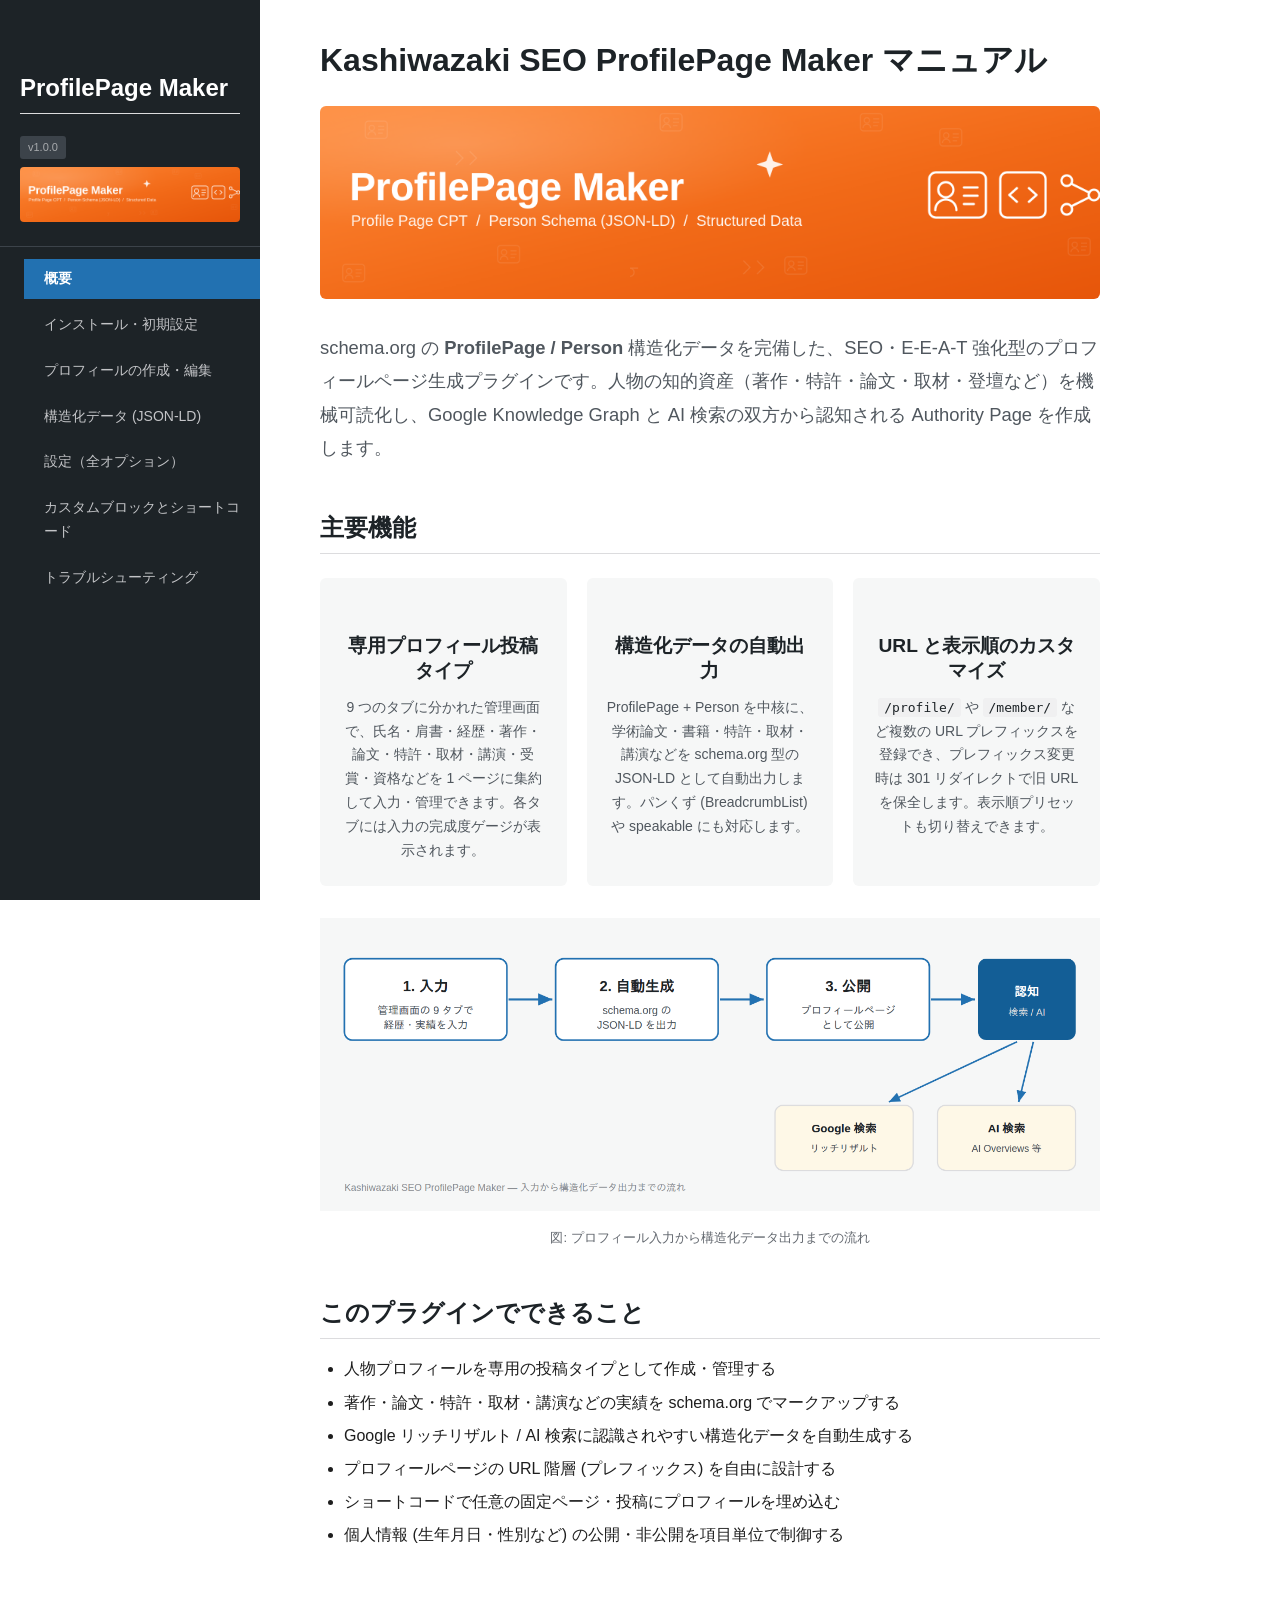
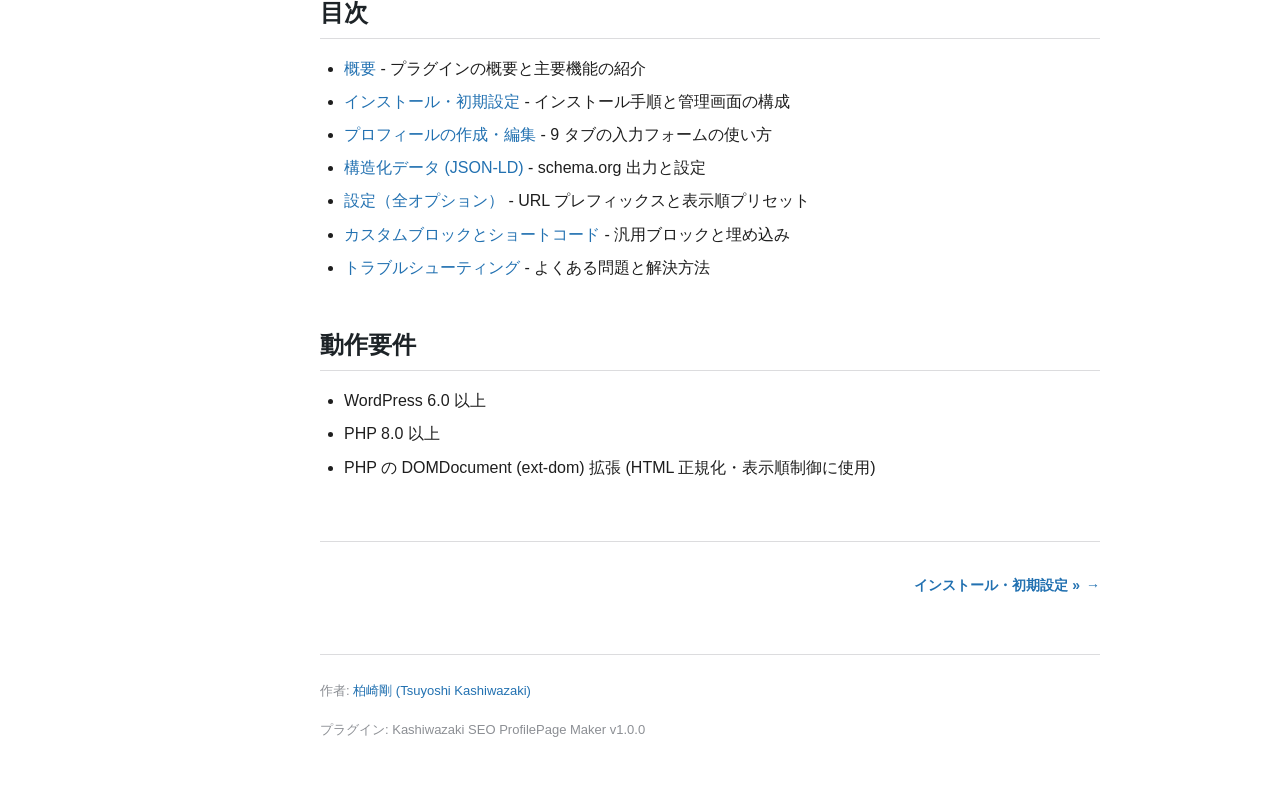
==== docs/index.html @ 30df9972 "Initial release v1.0.0" ====
<!DOCTYPE html>
<html lang="ja">
<head>
    <meta charset="UTF-8">
    <meta name="viewport" content="width=device-width, initial-scale=1.0">
    <title>概要 - ProfilePage Maker マニュアル</title>
    <link rel="stylesheet" href="css/style.css?v=1">
</head>
<body>
    <button class="hamburger-btn" aria-label="メニューを開く">&#9776;</button>
    <nav class="sidebar">
        <div class="sidebar-header">
            <h2 style="color:#fff;">ProfilePage Maker</h2>
            <span class="version">v1.0.0</span>
            <img src="images/main-visual.png" alt="" style="width:100%;border-radius:4px;margin-top:8px;">
        </div>
        <ul>
            <li><a href="index.html">概要</a></li>
            <li><a href="setup.html">インストール・初期設定</a></li>
            <li><a href="profile.html">プロフィールの作成・編集</a></li>
            <li><a href="structured-data.html">構造化データ (JSON-LD)</a></li>
            <li><a href="url-settings.html">設定（全オプション）</a></li>
            <li><a href="custom-blocks.html">カスタムブロックとショートコード</a></li>
            <li><a href="troubleshooting.html">トラブルシューティング</a></li>
        </ul>
    </nav>

    <main class="content">
        <h1>Kashiwazaki SEO ProfilePage Maker マニュアル</h1>
        <img src="images/main-visual.png" alt="Kashiwazaki SEO ProfilePage Maker メインビジュアル" style="width:100%;border-radius:6px;margin:8px 0 24px;">
        <p class="lead">schema.org の <strong>ProfilePage / Person</strong> 構造化データを完備した、SEO・E-E-A-T 強化型のプロフィールページ生成プラグインです。人物の知的資産（著作・特許・論文・取材・登壇など）を機械可読化し、Google Knowledge Graph と AI 検索の双方から認知される Authority Page を作成します。</p>

        <section>
            <h2>主要機能</h2>
            <div class="feature-cards">
                <div class="feature-card">
                    <h3>専用プロフィール投稿タイプ</h3>
                    <p>9 つのタブに分かれた管理画面で、氏名・肩書・経歴・著作・論文・特許・取材・講演・受賞・資格などを 1 ページに集約して入力・管理できます。各タブには入力の完成度ゲージが表示されます。</p>
                </div>
                <div class="feature-card">
                    <h3>構造化データの自動出力</h3>
                    <p>ProfilePage + Person を中核に、学術論文・書籍・特許・取材・講演などを schema.org 型の JSON-LD として自動出力します。パンくず (BreadcrumbList) や speakable にも対応します。</p>
                </div>
                <div class="feature-card">
                    <h3>URL と表示順のカスタマイズ</h3>
                    <p><code>/profile/</code> や <code>/member/</code> など複数の URL プレフィックスを登録でき、プレフィックス変更時は 301 リダイレクトで旧 URL を保全します。表示順プリセットも切り替えできます。</p>
                </div>
            </div>
        </section>

        <figure class="infographic">
            <img src="images/infographics/overview-flow.png" alt="プロフィール作成から構造化データ出力までの全体ワークフロー">
            <figcaption>図: プロフィール入力から構造化データ出力までの流れ</figcaption>
        </figure>

        <section>
            <h2>このプラグインでできること</h2>
            <ul>
                <li>人物プロフィールを専用の投稿タイプとして作成・管理する</li>
                <li>著作・論文・特許・取材・講演などの実績を schema.org でマークアップする</li>
                <li>Google リッチリザルト / AI 検索に認識されやすい構造化データを自動生成する</li>
                <li>プロフィールページの URL 階層 (プレフィックス) を自由に設計する</li>
                <li>ショートコードで任意の固定ページ・投稿にプロフィールを埋め込む</li>
                <li>個人情報 (生年月日・性別など) の公開・非公開を項目単位で制御する</li>
            </ul>
        </section>

        <section>
            <h2>目次</h2>
            <ul>
                <li><a href="index.html">概要</a> - プラグインの概要と主要機能の紹介</li>
                <li><a href="setup.html">インストール・初期設定</a> - インストール手順と管理画面の構成</li>
                <li><a href="profile.html">プロフィールの作成・編集</a> - 9 タブの入力フォームの使い方</li>
                <li><a href="structured-data.html">構造化データ (JSON-LD)</a> - schema.org 出力と設定</li>
                <li><a href="url-settings.html">設定（全オプション）</a> - URL プレフィックスと表示順プリセット</li>
                <li><a href="custom-blocks.html">カスタムブロックとショートコード</a> - 汎用ブロックと埋め込み</li>
                <li><a href="troubleshooting.html">トラブルシューティング</a> - よくある問題と解決方法</li>
            </ul>
        </section>

        <section>
            <h2>動作要件</h2>
            <ul>
                <li>WordPress 6.0 以上</li>
                <li>PHP 8.0 以上</li>
                <li>PHP の DOMDocument (ext-dom) 拡張 (HTML 正規化・表示順制御に使用)</li>
            </ul>
        </section>

        <nav class="page-nav">
            <span></span>
            <a href="setup.html" class="next">インストール・初期設定 &raquo;</a>
        </nav>

        <footer class="manual-footer">
            <p>作者: <a href="https://www.tsuyoshikashiwazaki.jp/profile/" target="_blank" rel="noopener">柏崎剛 (Tsuyoshi Kashiwazaki)</a></p>
            <p>プラグイン: Kashiwazaki SEO ProfilePage Maker v1.0.0</p>
        </footer>
    </main>

    <div class="lightbox"></div>
    <script src="js/manual.js?v=1"></script>
</body>
</html>
---- docs/css/style.css ----
/* ========================================
   WordPress Plugin Manual - Common Stylesheet
   ======================================== */

/* ========================================
   1. Base / Reset
   ======================================== */

*,
*::before,
*::after {
    margin: 0;
    padding: 0;
    box-sizing: border-box;
}

html {
    font-size: 16px;
    scroll-behavior: smooth;
}

body {
    font-family: -apple-system, BlinkMacSystemFont, "Segoe UI", Roboto, Oxygen,
        Ubuntu, Cantarell, "Fira Sans", "Droid Sans", "Helvetica Neue", Arial,
        sans-serif;
    color: #1e1e1e;
    background: #fff;
    line-height: 1.7;
}

img {
    max-width: 100%;
    height: auto;
}

a {
    color: #2271b1;
    text-decoration: none;
}

a:hover {
    color: #135e96;
    text-decoration: underline;
}

/* ========================================
   2. Sidebar
   ======================================== */

.sidebar {
    position: fixed;
    top: 0;
    left: 0;
    width: 260px;
    height: 100vh;
    background: #1d2327;
    color: #fff;
    overflow-y: auto;
    z-index: 100;
    padding-bottom: 40px;
}

.sidebar-header {
    padding: 24px 20px 16px;
    border-bottom: 1px solid #3c434a;
}

.sidebar-header h1 {
    font-size: 15px;
    font-weight: 600;
    line-height: 1.4;
    color: #fff;
}

.sidebar-header .version {
    display: inline-block;
    margin-top: 6px;
    font-size: 11px;
    color: #a7aaad;
    background: #3c434a;
    padding: 2px 8px;
    border-radius: 3px;
}

.sidebar ul {
    list-style: none;
    padding: 12px 0;
}

.sidebar ul li a {
    display: block;
    padding: 8px 20px;
    color: #c3c4c7;
    font-size: 14px;
    transition: background 0.15s, color 0.15s;
}

.sidebar ul li a:hover {
    background: #2c3338;
    color: #fff;
    text-decoration: none;
}

.sidebar ul li.active a {
    background: #2271b1;
    color: #fff;
    font-weight: 600;
}

.sidebar ul li.section-label {
    padding: 18px 20px 4px;
    font-size: 11px;
    font-weight: 700;
    text-transform: uppercase;
    letter-spacing: 0.06em;
    color: #8c8f94;
}

/* ========================================
   3. Main Content
   ======================================== */

.content {
    margin-left: 260px;
    max-width: 900px;
    padding: 40px 60px;
}

/* ========================================
   4. Typography
   ======================================== */

h1, h2, h3, h4, h5, h6 {
    color: #1d2327;
    font-weight: 600;
    line-height: 1.3;
}

h1 {
    font-size: 2rem;
    margin-bottom: 16px;
}

h2 {
    font-size: 1.5rem;
    margin-top: 48px;
    margin-bottom: 16px;
    padding-bottom: 10px;
    border-bottom: 1px solid #dcdcde;
}

h3 {
    font-size: 1.2rem;
    margin-top: 32px;
    margin-bottom: 12px;
}

h4 {
    font-size: 1.05rem;
    margin-top: 24px;
    margin-bottom: 8px;
}

p {
    margin-bottom: 16px;
}

.lead {
    font-size: 1.15rem;
    color: #50575e;
    line-height: 1.8;
    margin-bottom: 24px;
}

/* ========================================
   5. Steps
   ======================================== */

.step {
    display: flex;
    gap: 16px;
    margin-bottom: 24px;
    align-items: flex-start;
}

.step-number {
    flex-shrink: 0;
    width: 36px;
    height: 36px;
    background: #2271b1;
    color: #fff;
    border-radius: 50%;
    display: flex;
    align-items: center;
    justify-content: center;
    font-size: 16px;
    font-weight: 700;
    line-height: 1;
}

.step-content {
    flex: 1;
    padding-top: 4px;
}

.step-content p:last-child {
    margin-bottom: 0;
}

/* ========================================
   6. Callout Boxes
   ======================================== */

.callout {
    padding: 16px 20px;
    margin: 24px 0;
    border-left: 4px solid;
    border-radius: 0 4px 4px 0;
}

.callout-title {
    font-weight: 700;
    margin-bottom: 6px;
}

.callout p:last-child {
    margin-bottom: 0;
}

.callout-tip {
    border-left-color: #46b450;
    background: #f0f9f1;
}

.callout-tip .callout-title {
    color: #2e7d32;
}

.callout-warning {
    border-left-color: #ffb900;
    background: #fef8e7;
}

.callout-warning .callout-title {
    color: #8b6914;
}

.callout-note {
    border-left-color: #2271b1;
    background: #edf5fa;
}

.callout-note .callout-title {
    color: #2271b1;
}

/* ========================================
   7. Screenshots
   ======================================== */

.screenshot {
    margin: 24px 0;
    text-align: center;
}

.screenshot img {
    max-width: 100%;
    border: 1px solid #dcdcde;
    border-radius: 6px;
    cursor: zoom-in;
}

.screenshot figcaption,
.screenshot .caption {
    font-size: 13px;
    color: #646970;
    margin-top: 8px;
    font-style: italic;
}

/* ========================================
   8. Infographic Images
   ======================================== */

.infographic {
    margin: 32px 0;
    text-align: center;
}

.infographic img {
    max-width: 100%;
    display: inline-block;
}

.infographic figcaption,
.infographic .caption {
    font-size: 13px;
    color: #646970;
    margin-top: 8px;
}

/* ========================================
   9. Feature Cards
   ======================================== */

.feature-cards {
    display: grid;
    grid-template-columns: repeat(3, 1fr);
    gap: 20px;
    margin: 24px 0;
}

.feature-card {
    background: #f6f7f7;
    border-radius: 6px;
    padding: 24px 20px;
    text-align: center;
}

.feature-card h4 {
    margin-top: 0;
    margin-bottom: 8px;
}

.feature-card p {
    font-size: 14px;
    color: #50575e;
    margin-bottom: 0;
}

.feature-card .icon {
    font-size: 28px;
    margin-bottom: 12px;
    display: block;
}

/* ========================================
   10. Tables (widefat style)
   ======================================== */

table,
table.widefat {
    width: 100%;
    border-collapse: collapse;
    margin: 24px 0;
    font-size: 14px;
    border: 1px solid #dcdcde;
    border-radius: 4px;
    overflow: hidden;
}

table thead th,
table.widefat thead th {
    background: #f0f0f1;
    text-align: left;
    padding: 12px 16px;
    font-weight: 600;
    font-size: 13px;
    color: #1d2327;
    border-bottom: 2px solid #c3c4c7;
    letter-spacing: 0.02em;
}

table tbody td,
table.widefat tbody td {
    padding: 11px 16px;
    border-bottom: 1px solid #e8e8e8;
    vertical-align: top;
    line-height: 1.6;
}

table tbody tr:hover,
table.widefat tbody tr:hover {
    background: #f6f7f7;
}

table tbody tr:last-child td,
table.widefat tbody tr:last-child td {
    border-bottom: none;
}

table tbody td:first-child {
    font-weight: 500;
    color: #1d2327;
}

/* ========================================
   11. HTTP Status Color Coding
   ======================================== */

.http-2xx {
    color: #00a32a;
    font-weight: 600;
}

.http-3xx {
    color: #2271b1;
    font-weight: 600;
}

.http-4xx {
    color: #dba617;
    font-weight: 600;
}

.http-5xx {
    color: #d63638;
    font-weight: 600;
}

/* ========================================
   12. Status Badges
   ======================================== */

.status-badge {
    display: inline-block;
    padding: 2px 10px;
    border-radius: 12px;
    font-size: 12px;
    font-weight: 600;
    line-height: 1.6;
    white-space: nowrap;
}

.status-ok {
    background: #edfaef;
    color: #00a32a;
}

.status-warning {
    background: #fef8e7;
    color: #996800;
}

.status-error {
    background: #fcf0f1;
    color: #d63638;
}

/* ========================================
   13. Lightbox Overlay
   ======================================== */

.lightbox {
    display: none;
    position: fixed;
    inset: 0;
    z-index: 9999;
    background: rgba(0, 0, 0, 0.85);
    align-items: center;
    justify-content: center;
    cursor: zoom-out;
}

.lightbox.active {
    display: flex;
}

.lightbox img {
    max-width: 90vw;
    max-height: 90vh;
    border-radius: 4px;
    box-shadow: 0 4px 30px rgba(0, 0, 0, 0.4);
}

.lightbox-close {
    position: absolute;
    top: 20px;
    right: 28px;
    background: none;
    border: none;
    color: #fff;
    font-size: 36px;
    cursor: pointer;
    line-height: 1;
    opacity: 0.8;
    transition: opacity 0.15s;
}

.lightbox-close:hover {
    opacity: 1;
}

/* ========================================
   14. Page Navigation
   ======================================== */

.page-nav {
    display: flex;
    justify-content: space-between;
    margin-top: 60px;
    padding-top: 24px;
    border-top: 1px solid #dcdcde;
}

.page-nav a {
    display: inline-flex;
    align-items: center;
    gap: 6px;
    font-size: 14px;
    font-weight: 600;
    color: #2271b1;
    padding: 8px 0;
}

.page-nav a:hover {
    color: #135e96;
    text-decoration: none;
}

.page-nav .prev::before {
    content: "\2190";
}

.page-nav .next::after {
    content: "\2192";
}

/* ========================================
   15. Manual Footer
   ======================================== */

.manual-footer {
    margin-top: 48px;
    padding: 24px 0 0;
    border-top: 1px solid #dcdcde;
    font-size: 13px;
    color: #8c8f94;
    line-height: 1.8;
}

.manual-footer a {
    color: #2271b1;
}

.manual-footer a:hover {
    color: #135e96;
}

/* ========================================
   16. Code Blocks
   ======================================== */

code {
    background: #f0f0f1;
    padding: 2px 6px;
    border-radius: 3px;
    font-size: 13px;
    font-family: Menlo, Consolas, "DejaVu Sans Mono", monospace;
    color: #1d2327;
}

pre {
    background: #2c3338;
    color: #e4e6e8;
    padding: 20px 24px;
    border-radius: 6px;
    overflow-x: auto;
    margin: 24px 0;
    font-size: 13px;
    line-height: 1.6;
}

pre code {
    background: none;
    padding: 0;
    border-radius: 0;
    color: inherit;
    font-size: inherit;
}

/* ========================================
   17. Lists
   ======================================== */

ul, ol {
    margin: 0 0 16px 24px;
}

li {
    margin-bottom: 6px;
}

/* ========================================
   18. Hamburger Menu Button
   ======================================== */

.hamburger-btn {
    display: none;
    position: fixed;
    top: 12px;
    left: 12px;
    z-index: 200;
    background: #1d2327;
    border: none;
    color: #fff;
    width: 40px;
    height: 40px;
    border-radius: 4px;
    cursor: pointer;
    font-size: 22px;
    align-items: center;
    justify-content: center;
    line-height: 1;
}

/* ========================================
   19. Responsive (max-width: 768px)
   ======================================== */

@media (max-width: 768px) {
    .sidebar {
        transform: translateX(-100%);
        transition: transform 0.25s ease;
    }

    .sidebar.open {
        transform: translateX(0);
    }

    .content {
        margin-left: 0;
        padding: 60px 20px 40px;
    }

    .hamburger-btn {
        display: flex;
    }

    .feature-cards {
        grid-template-columns: 1fr;
    }

    .page-nav {
        flex-direction: column;
        gap: 12px;
    }

    table.widefat {
        font-size: 13px;
    }

    table.widefat thead th,
    table.widefat tbody td {
        padding: 8px 10px;
    }

    h1 {
        font-size: 1.6rem;
    }

    h2 {
        font-size: 1.3rem;
    }
}
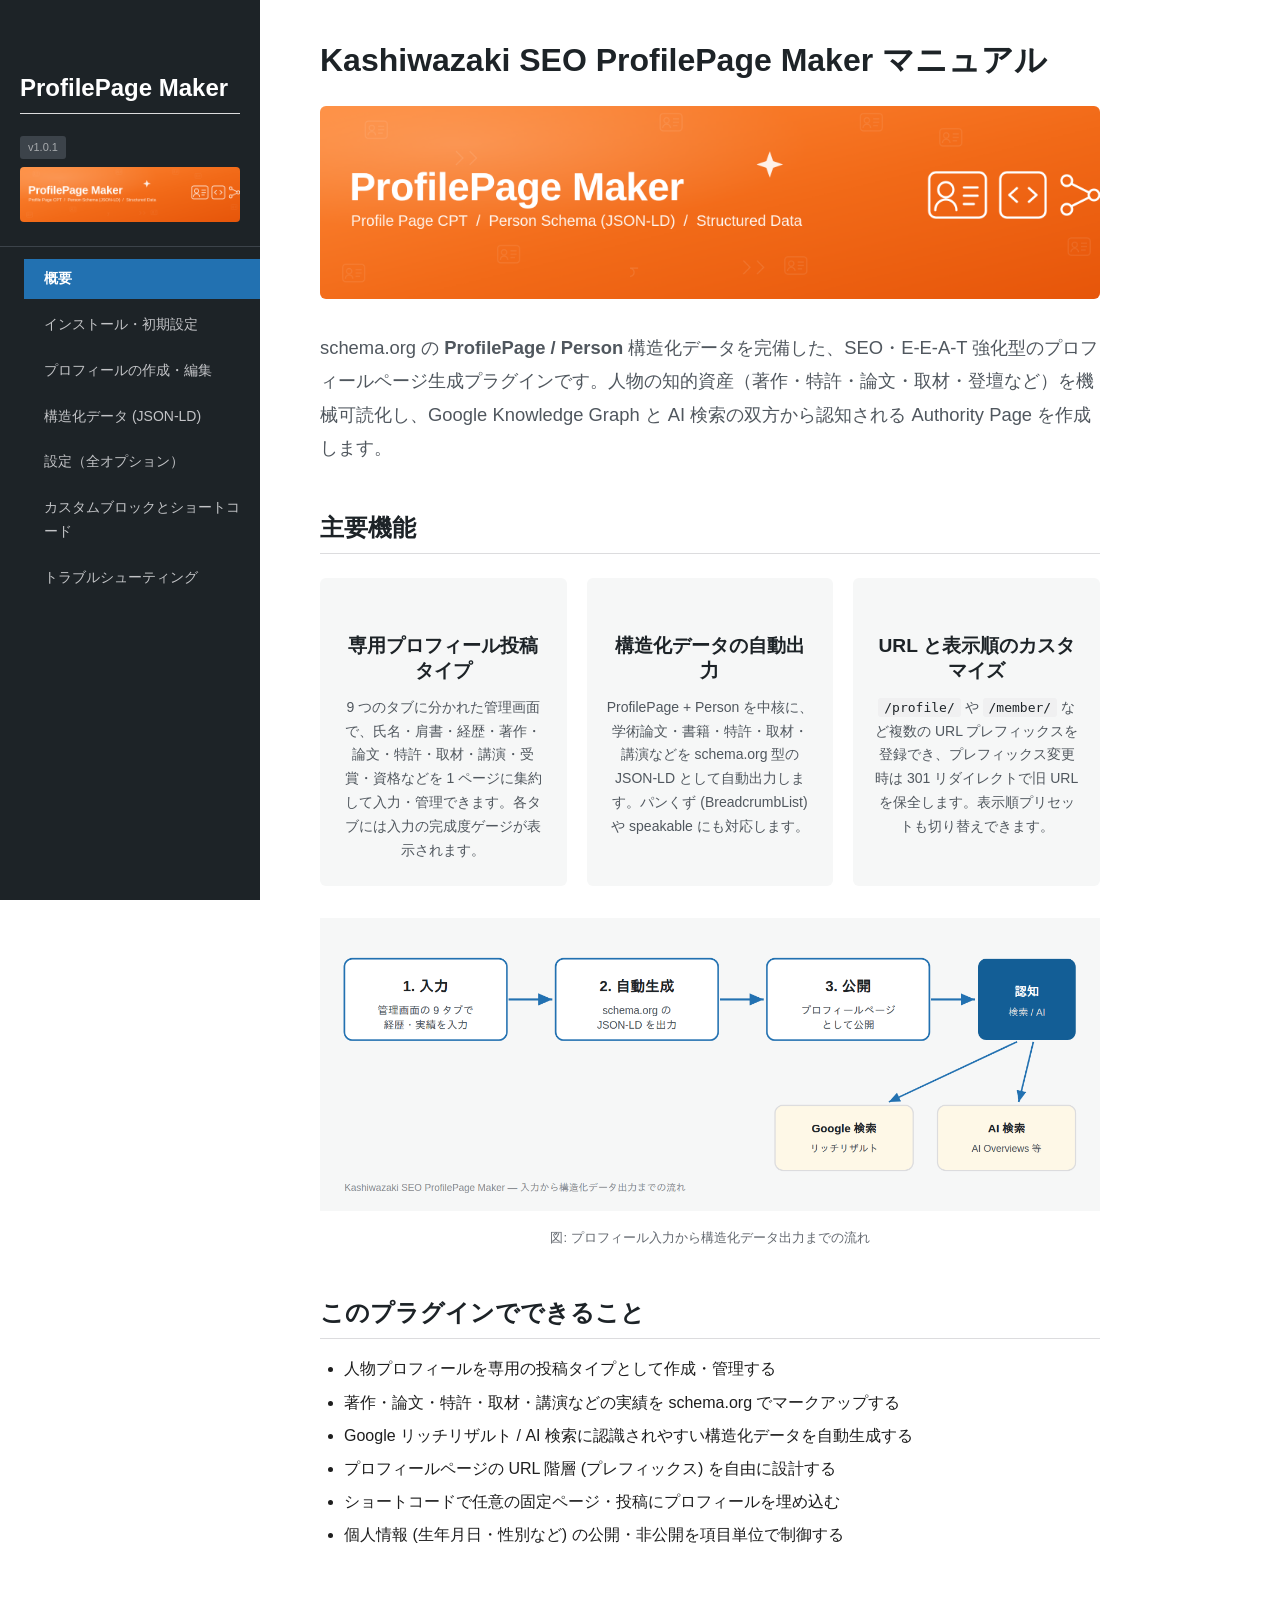
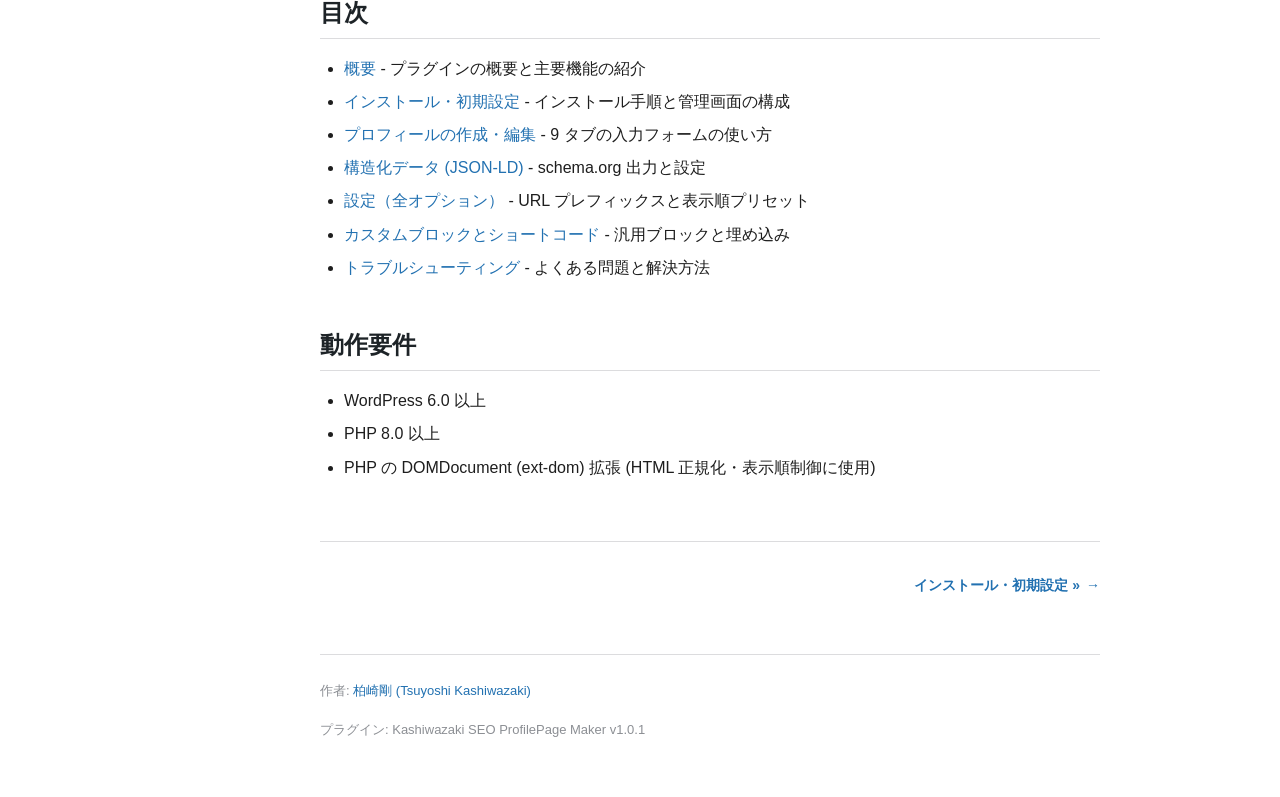
==== commit e09d60ff: "Update to v1.0.1 - 「趣味・特技」に [表示名](URL) の形で書くと、その部分がリンクになるようにした - フロントの「現職・所属」「以前の経歴」の表で、在任開始・在任終了の 2" ====
--- a/docs/index.html
+++ b/docs/index.html
@@ -11,7 +11,7 @@
     <nav class="sidebar">
         <div class="sidebar-header">
             <h2 style="color:#fff;">ProfilePage Maker</h2>
-            <span class="version">v1.0.0</span>
+            <span class="version">v1.0.1</span>
             <img src="images/main-visual.png" alt="" style="width:100%;border-radius:4px;margin-top:8px;">
         </div>
         <ul>
@@ -94,7 +94,7 @@
 
         <footer class="manual-footer">
             <p>作者: <a href="https://www.tsuyoshikashiwazaki.jp/profile/" target="_blank" rel="noopener">柏崎剛 (Tsuyoshi Kashiwazaki)</a></p>
-            <p>プラグイン: Kashiwazaki SEO ProfilePage Maker v1.0.0</p>
+            <p>プラグイン: Kashiwazaki SEO ProfilePage Maker v1.0.1</p>
         </footer>
     </main>
 
